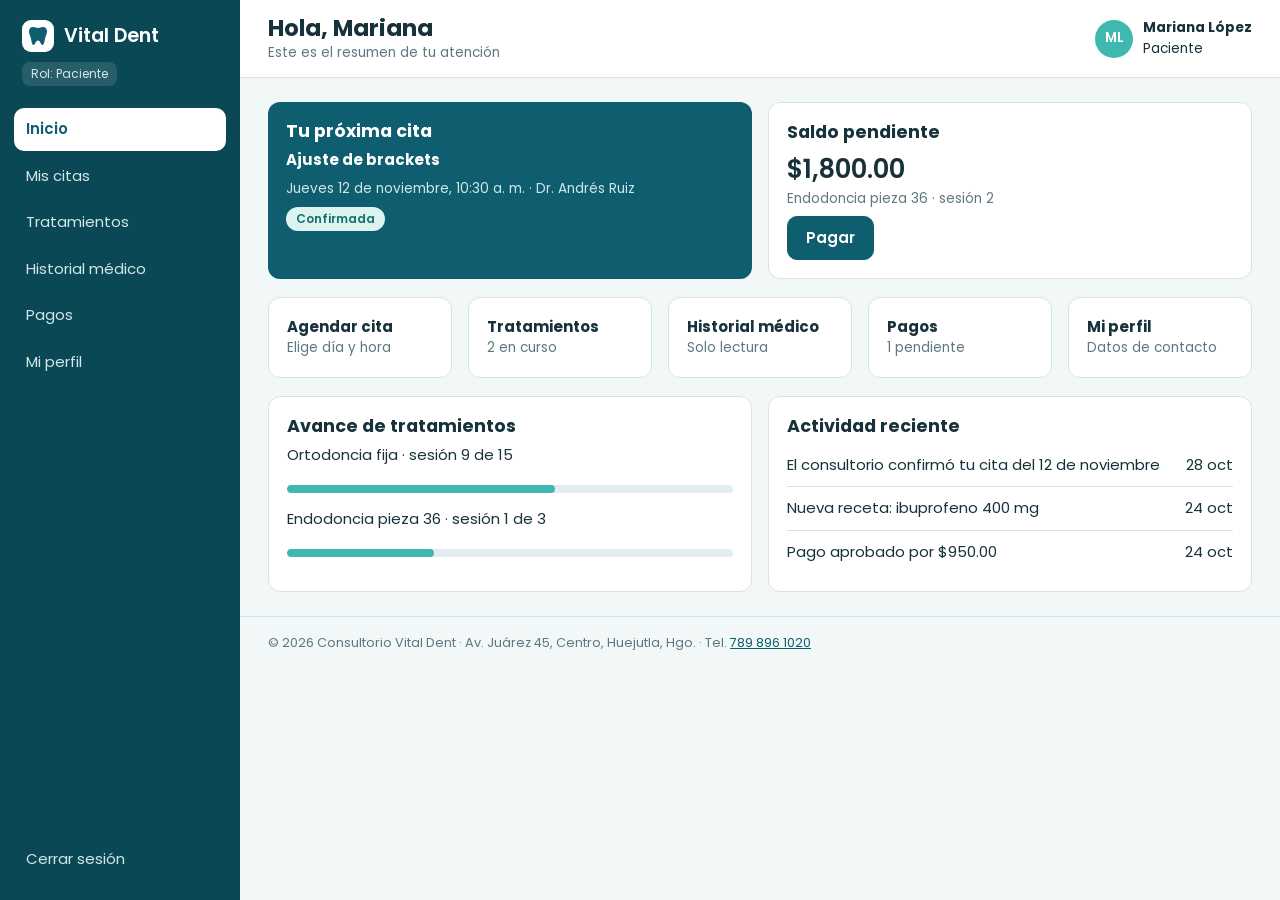
==== index.html @ 35a2dea4 "index.html" ====
<!DOCTYPE html>
<html lang="es-MX">
<head>
  <meta charset="UTF-8">
  <meta http-equiv="refresh" content="0; url=inicio.html">
  <title>Vital Dent</title>
</head>
<body>
  <p>Redirigiendo a <a href="inicio.html">Vital Dent</a>…</p>
</body>
</html>
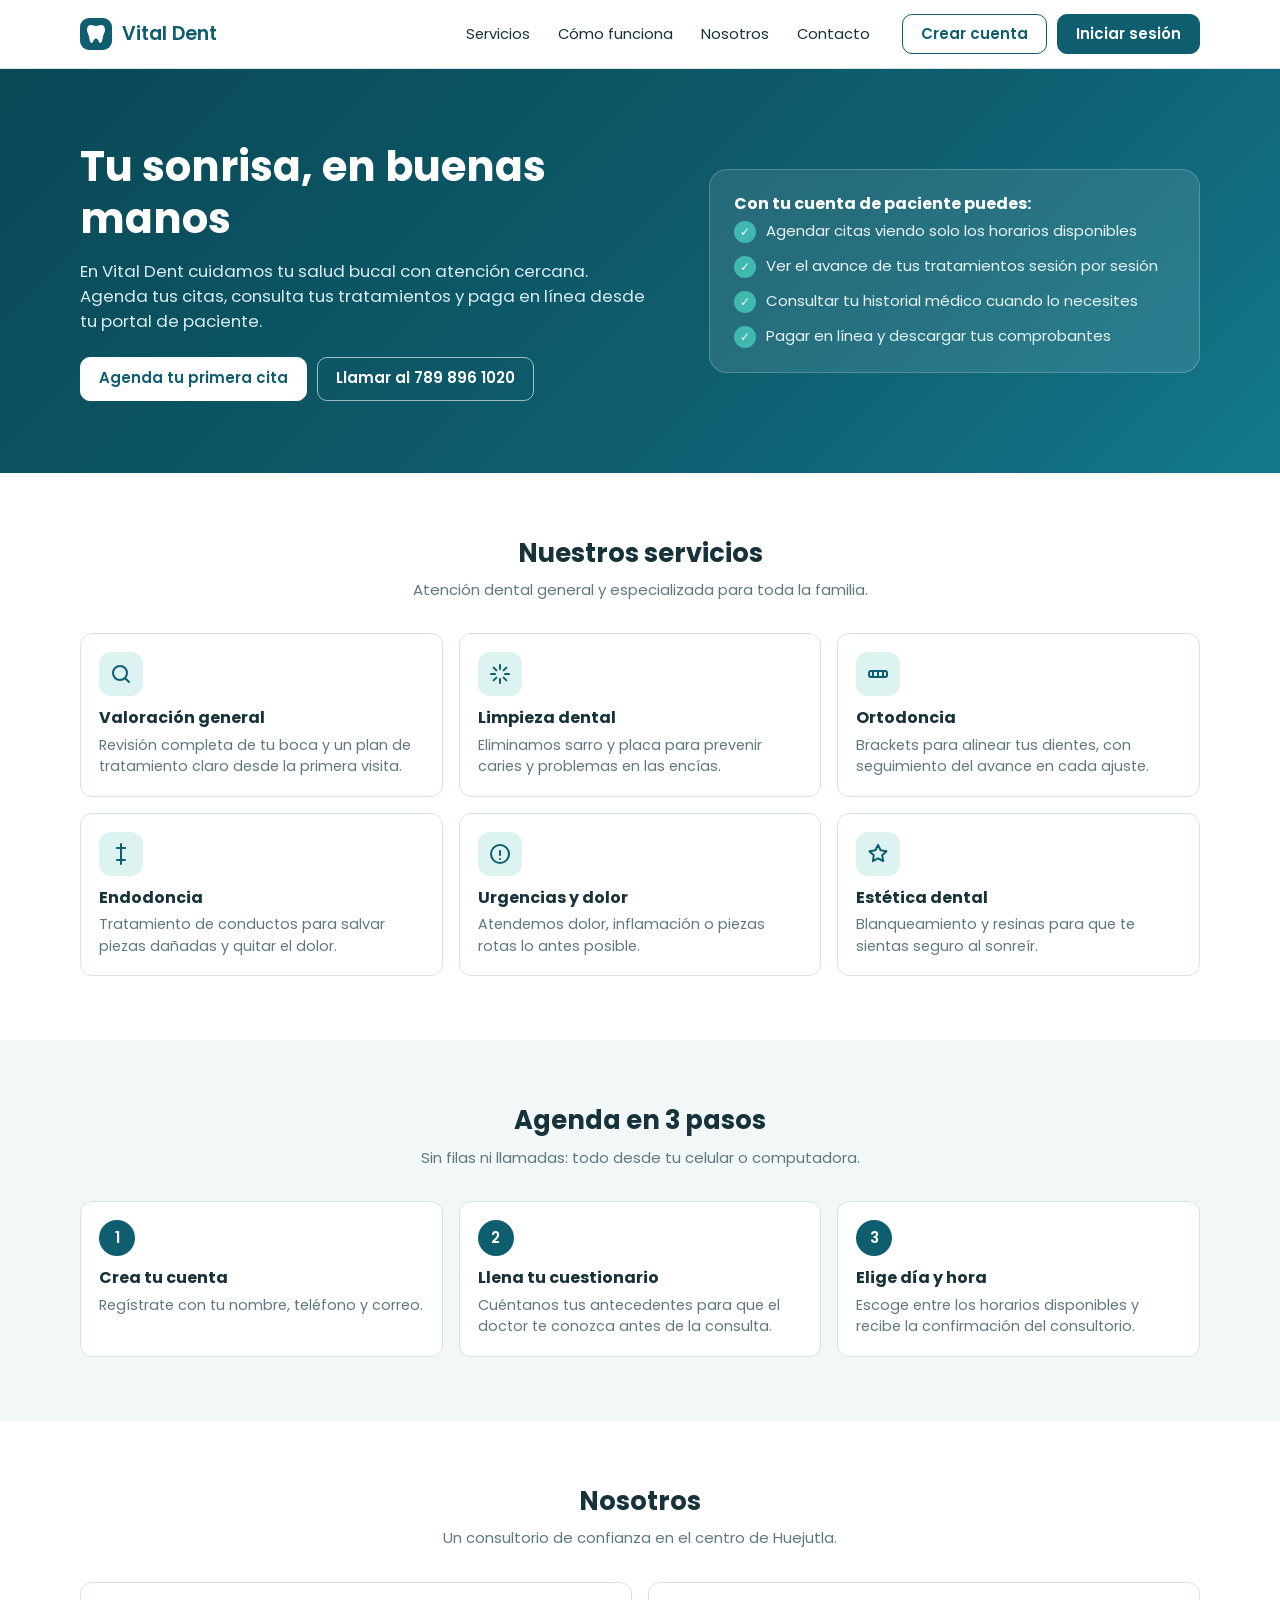
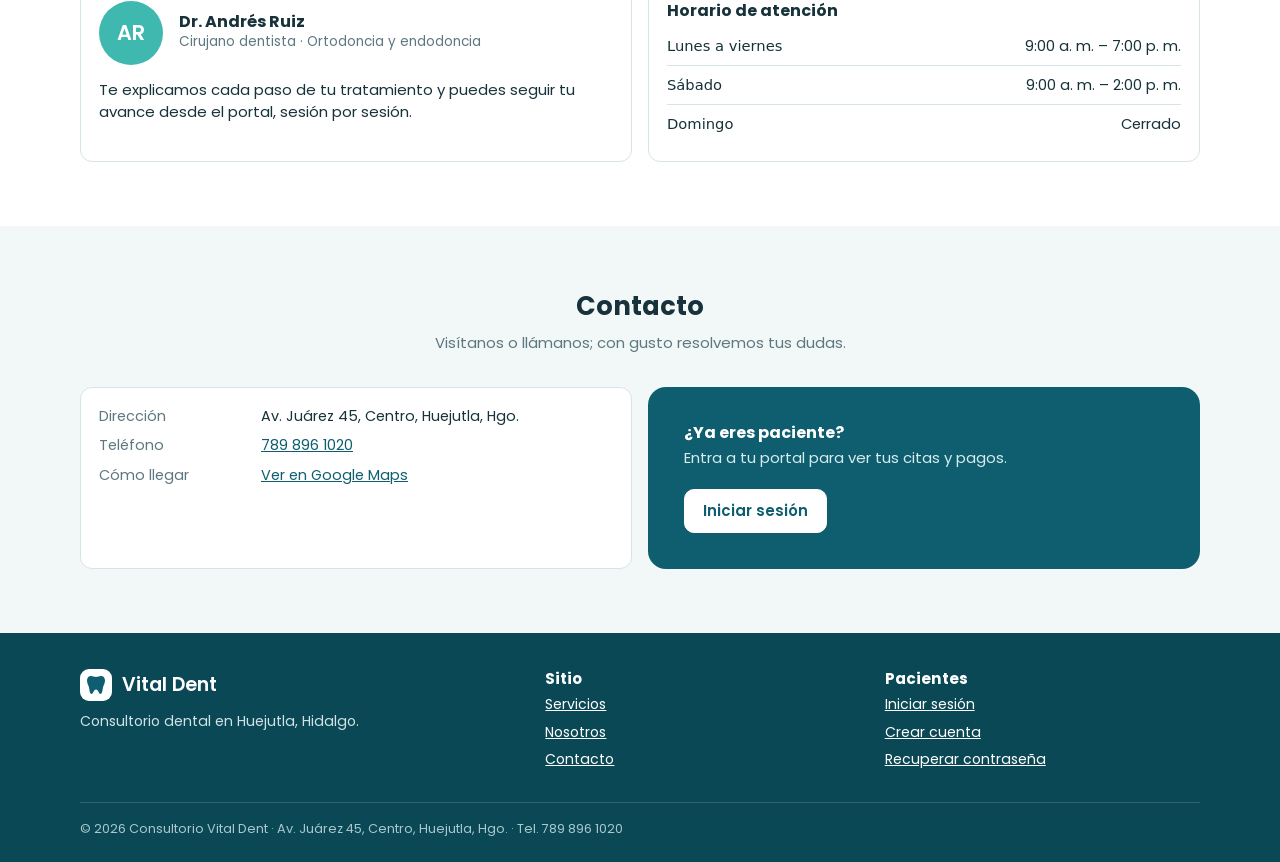
==== commit 796ea827: "Agregar sitio público: página principal, iniciar sesión, registro y recuperar contraseña - index.htm" ====
--- a/index.html
+++ b/index.html
@@ -2,10 +2,215 @@
 <html lang="es-MX">
 <head>
   <meta charset="UTF-8">
-  <meta http-equiv="refresh" content="0; url=inicio.html">
-  <title>Vital Dent</title>
+  <meta name="viewport" content="width=device-width, initial-scale=1">
+  <meta name="description" content="Consultorio dental Vital Dent en Huejutla, Hidalgo: limpieza, ortodoncia, endodoncia y más. Agenda tu cita en línea.">
+  <title>Vital Dent · Consultorio dental en Huejutla</title>
+  <link rel="preconnect" href="https://fonts.googleapis.com">
+  <link rel="preconnect" href="https://fonts.gstatic.com" crossorigin>
+  <link href="https://fonts.googleapis.com/css2?family=Poppins:wght@400;500;600&amp;display=swap" rel="stylesheet">
+  <link rel="stylesheet" href="estilos.css">
 </head>
-<body>
-  <p>Redirigiendo a <a href="inicio.html">Vital Dent</a>…</p>
+<!-- Sitio público: página principal para visitantes (requisitos RF por confirmar) -->
+<body class="publico">
+  <a class="saltar" href="#contenido">Saltar al contenido principal</a>
+
+  <!-- Encabezado público: marca, navegación por secciones y acceso al portal -->
+  <header class="publico-cabecera">
+    <div class="envoltura">
+      <a class="marca" href="index.html"><svg viewBox="0 0 64 64" aria-hidden="true" focusable="false"><rect width="64" height="64" rx="18" fill="#0E5E6F"/><path d="M22 14c-5 0-8 4-8 9 0 6 3 9 4 14 1 6 2 13 5.5 13 3.2 0 3.4-9 8.5-9s5.3 9 8.5 9C44 50 45 43 46 37c1-5 4-8 4-14 0-5-3-9-8-9-4 0-6 2-10 2s-6-2-10-2z" fill="#fff"/></svg><span>Vital Dent</span></a>
+      <nav class="publico-menu" aria-label="Secciones del sitio">
+        <ul>
+          <li><a href="#servicios">Servicios</a></li>
+          <li><a href="#como-funciona">Cómo funciona</a></li>
+          <li><a href="#nosotros">Nosotros</a></li>
+          <li><a href="#contacto">Contacto</a></li>
+        </ul>
+      </nav>
+      <div class="acciones">
+        <a class="boton secundario-btn" href="registro.html">Crear cuenta</a>
+        <a class="boton" href="login.html">Iniciar sesión</a>
+      </div>
+    </div>
+  </header>
+
+  <main id="contenido">
+    <!-- Portada: mensaje principal y llamadas a la acción -->
+    <section class="portada" aria-labelledby="t-portada">
+      <div class="envoltura">
+        <div>
+          <h1 id="t-portada">Tu sonrisa, en buenas manos</h1>
+          <p>En Vital Dent cuidamos tu salud bucal con atención cercana. Agenda tus citas, consulta tus tratamientos y paga en línea desde tu portal de paciente.</p>
+          <div class="acciones">
+            <a class="boton" href="registro.html">Agenda tu primera cita</a>
+            <a class="boton secundario-btn" href="tel:+527898961020">Llamar al 789 896 1020</a>
+          </div>
+        </div>
+        <div class="portada-tarjeta">
+          <h2>Con tu cuenta de paciente puedes:</h2>
+          <ul>
+            <li>Agendar citas viendo solo los horarios disponibles</li>
+            <li>Ver el avance de tus tratamientos sesión por sesión</li>
+            <li>Consultar tu historial médico cuando lo necesites</li>
+            <li>Pagar en línea y descargar tus comprobantes</li>
+          </ul>
+        </div>
+      </div>
+    </section>
+
+    <!-- Servicios del consultorio -->
+    <section class="seccion" id="servicios" aria-labelledby="t-servicios">
+      <div class="envoltura">
+        <div class="seccion-titulo">
+          <h2 id="t-servicios">Nuestros servicios</h2>
+          <p>Atención dental general y especializada para toda la familia.</p>
+        </div>
+        <ul class="rejilla-servicios">
+          <li class="tarjeta servicio">
+            <span class="icono" aria-hidden="true"><svg viewBox="0 0 24 24" fill="none" stroke="currentColor" stroke-width="2" stroke-linecap="round" stroke-linejoin="round"><circle cx="11" cy="11" r="7"/><path d="m20 20-3.5-3.5"/></svg></span>
+            <h3>Valoración general</h3>
+            <p>Revisión completa de tu boca y un plan de tratamiento claro desde la primera visita.</p>
+          </li>
+          <li class="tarjeta servicio">
+            <span class="icono" aria-hidden="true"><svg viewBox="0 0 24 24" fill="none" stroke="currentColor" stroke-width="2" stroke-linecap="round" stroke-linejoin="round"><path d="M12 3v4M12 17v4M3 12h4M17 12h4M5.6 5.6l2.8 2.8M15.6 15.6l2.8 2.8M5.6 18.4l2.8-2.8M15.6 8.4l2.8-2.8"/></svg></span>
+            <h3>Limpieza dental</h3>
+            <p>Eliminamos sarro y placa para prevenir caries y problemas en las encías.</p>
+          </li>
+          <li class="tarjeta servicio">
+            <span class="icono" aria-hidden="true"><svg viewBox="0 0 24 24" fill="none" stroke="currentColor" stroke-width="2" stroke-linecap="round" stroke-linejoin="round"><rect x="3" y="9" width="18" height="6" rx="2"/><path d="M7 9v6M12 9v6M17 9v6"/></svg></span>
+            <h3>Ortodoncia</h3>
+            <p>Brackets para alinear tus dientes, con seguimiento del avance en cada ajuste.</p>
+          </li>
+          <li class="tarjeta servicio">
+            <span class="icono" aria-hidden="true"><svg viewBox="0 0 24 24" fill="none" stroke="currentColor" stroke-width="2" stroke-linecap="round" stroke-linejoin="round"><path d="M12 2v20M8 6h8M8 18h8"/></svg></span>
+            <h3>Endodoncia</h3>
+            <p>Tratamiento de conductos para salvar piezas dañadas y quitar el dolor.</p>
+          </li>
+          <li class="tarjeta servicio">
+            <span class="icono" aria-hidden="true"><svg viewBox="0 0 24 24" fill="none" stroke="currentColor" stroke-width="2" stroke-linecap="round" stroke-linejoin="round"><path d="M12 9v4M12 17h.01"/><circle cx="12" cy="12" r="9"/></svg></span>
+            <h3>Urgencias y dolor</h3>
+            <p>Atendemos dolor, inflamación o piezas rotas lo antes posible.</p>
+          </li>
+          <li class="tarjeta servicio">
+            <span class="icono" aria-hidden="true"><svg viewBox="0 0 24 24" fill="none" stroke="currentColor" stroke-width="2" stroke-linecap="round" stroke-linejoin="round"><path d="M12 3l2.6 5.3 5.9.9-4.3 4.1 1 5.8L12 16.4 6.8 19.1l1-5.8L3.5 9.2l5.9-.9z"/></svg></span>
+            <h3>Estética dental</h3>
+            <p>Blanqueamiento y resinas para que te sientas seguro al sonreír.</p>
+          </li>
+        </ul>
+      </div>
+    </section>
+
+    <!-- Cómo funciona el portal para un paciente nuevo -->
+    <section class="seccion alterna" id="como-funciona" aria-labelledby="t-como">
+      <div class="envoltura">
+        <div class="seccion-titulo">
+          <h2 id="t-como">Agenda en 3 pasos</h2>
+          <p>Sin filas ni llamadas: todo desde tu celular o computadora.</p>
+        </div>
+        <ol class="rejilla-pasos">
+          <li class="tarjeta">
+            <h3>Crea tu cuenta</h3>
+            <p>Regístrate con tu nombre, teléfono y correo.</p>
+          </li>
+          <li class="tarjeta">
+            <h3>Llena tu cuestionario</h3>
+            <p>Cuéntanos tus antecedentes para que el doctor te conozca antes de la consulta.</p>
+          </li>
+          <li class="tarjeta">
+            <h3>Elige día y hora</h3>
+            <p>Escoge entre los horarios disponibles y recibe la confirmación del consultorio.</p>
+          </li>
+        </ol>
+      </div>
+    </section>
+
+    <!-- Equipo y horario -->
+    <section class="seccion" id="nosotros" aria-labelledby="t-nosotros">
+      <div class="envoltura">
+        <div class="seccion-titulo">
+          <h2 id="t-nosotros">Nosotros</h2>
+          <p>Un consultorio de confianza en el centro de Huejutla.</p>
+        </div>
+        <div class="rejilla rejilla-2">
+          <article class="tarjeta">
+            <div class="equipo">
+              <span class="avatar" aria-hidden="true">AR</span>
+              <div>
+                <h3 style="margin:0">Dr. Andrés Ruiz</h3>
+                <p class="secundario" style="margin:0">Cirujano dentista · Ortodoncia y endodoncia</p>
+              </div>
+            </div>
+            <p style="margin-top:14px">Te explicamos cada paso de tu tratamiento y puedes seguir tu avance desde el portal, sesión por sesión.</p>
+          </article>
+          <article class="tarjeta">
+            <h3>Horario de atención</h3>
+            <table class="horario">
+              <caption class="visualmente-oculto">Horario de atención del consultorio</caption>
+              <tbody>
+                <tr><th scope="row">Lunes a viernes</th><td>9:00 a. m. – 7:00 p. m.</td></tr>
+                <tr><th scope="row">Sábado</th><td>9:00 a. m. – 2:00 p. m.</td></tr>
+                <tr><th scope="row">Domingo</th><td>Cerrado</td></tr>
+              </tbody>
+            </table>
+          </article>
+        </div>
+      </div>
+    </section>
+
+    <!-- Contacto y ubicación -->
+    <section class="seccion alterna" id="contacto" aria-labelledby="t-contacto">
+      <div class="envoltura">
+        <div class="seccion-titulo">
+          <h2 id="t-contacto">Contacto</h2>
+          <p>Visítanos o llámanos; con gusto resolvemos tus dudas.</p>
+        </div>
+        <div class="rejilla rejilla-2">
+          <div class="tarjeta">
+            <dl class="datos">
+              <dt>Dirección</dt>
+              <dd>Av. Juárez 45, Centro, Huejutla, Hgo.</dd>
+              <dt>Teléfono</dt>
+              <dd><a href="tel:+527898961020">789 896 1020</a></dd>
+              <dt>Cómo llegar</dt>
+              <dd><a href="https://www.google.com/maps/search/?api=1&amp;query=Av.+Ju%C3%A1rez+45+Centro+Huejutla+Hidalgo" target="_blank" rel="noopener">Ver en Google Maps</a></dd>
+            </dl>
+          </div>
+          <div class="llamado">
+            <div>
+              <h3 style="margin:0 0 4px">¿Ya eres paciente?</h3>
+              <p>Entra a tu portal para ver tus citas y pagos.</p>
+            </div>
+            <a class="boton" href="login.html">Iniciar sesión</a>
+          </div>
+        </div>
+      </div>
+    </section>
+  </main>
+
+  <!-- Pie de página público -->
+  <footer class="publico-pie">
+    <div class="envoltura">
+      <div>
+        <a class="marca" href="index.html"><svg viewBox="0 0 64 64" aria-hidden="true" focusable="false"><rect width="64" height="64" rx="18" fill="#fff"/><path d="M22 14c-5 0-8 4-8 9 0 6 3 9 4 14 1 6 2 13 5.5 13 3.2 0 3.4-9 8.5-9s5.3 9 8.5 9C44 50 45 43 46 37c1-5 4-8 4-14 0-5-3-9-8-9-4 0-6 2-10 2s-6-2-10-2z" fill="#0E5E6F"/></svg><span>Vital Dent</span></a>
+        <p>Consultorio dental en Huejutla, Hidalgo.</p>
+      </div>
+      <div>
+        <h2>Sitio</h2>
+        <ul>
+          <li><a href="#servicios">Servicios</a></li>
+          <li><a href="#nosotros">Nosotros</a></li>
+          <li><a href="#contacto">Contacto</a></li>
+        </ul>
+      </div>
+      <div>
+        <h2>Pacientes</h2>
+        <ul>
+          <li><a href="login.html">Iniciar sesión</a></li>
+          <li><a href="registro.html">Crear cuenta</a></li>
+          <li><a href="recuperar.html">Recuperar contraseña</a></li>
+        </ul>
+      </div>
+      <p class="legal">© 2026 Consultorio Vital Dent · Av. Juárez 45, Centro, Huejutla, Hgo. · Tel. 789 896 1020</p>
+    </div>
+  </footer>
 </body>
 </html>
--- a/estilos.css
+++ b/estilos.css
@@ -0,0 +1,273 @@
+/* ==========================================================
+   Vital Dent · Portal del paciente
+   Hoja de estilos compartida por todas las páginas
+   ========================================================== */
+:root {
+  --teal: #0E5E6F;
+  --teal-oscuro: #0A4855;
+  --menta: #3FB8AF;
+  --menta-claro: #DDF3F1;
+  --hielo: #F2F7F8;
+  --tinta: #17323A;
+  --gris: #5E7880;
+  --linea: #D7E4E7;
+  --coral: #D9472B;
+  --coral-claro: #FCE7E2;
+  --ambar: #B7791F;
+  --ambar-claro: #FDF3E1;
+  --radio: 12px;
+  font-family: "Poppins", system-ui, -apple-system, "Segoe UI", sans-serif;
+  color: var(--tinta);
+}
+* { box-sizing: border-box; }
+body { margin: 0; background: var(--hielo); line-height: 1.5; font-size: 15px; }
+h1, h2, h3 { line-height: 1.25; margin: 0 0 .4em; }
+h1 { font-size: 1.45rem; }
+h2 { font-size: 1.1rem; }
+h3 { font-size: 1rem; }
+p { margin: 0 0 .5em; }
+a { color: var(--teal); }
+:focus-visible { outline: 3px solid var(--menta); outline-offset: 2px; }
+.visualmente-oculto { position: absolute; width: 1px; height: 1px; overflow: hidden; clip: rect(0 0 0 0); white-space: nowrap; }
+.saltar { position: absolute; left: -999px; top: 8px; background: #fff; padding: 8px 12px; z-index: 10; }
+.saltar:focus { left: 8px; }
+
+/* ---------- Estructura general ---------- */
+.portal { display: grid; grid-template-columns: 240px 1fr; min-height: 100vh; }
+.lateral { background: var(--teal-oscuro); color: #d3e7ea; padding: 20px 14px; display: flex; flex-direction: column; gap: 6px; }
+.marca { display: flex; align-items: center; gap: 10px; color: #fff; font-weight: 600; font-size: 1.2rem; text-decoration: none; margin: 0 8px 4px; }
+.marca img, .marca svg { width: 32px; height: 32px; }
+.rol { font-size: .75rem; margin: 0 8px 16px; background: rgba(255,255,255,.12); border-radius: 8px; padding: 3px 9px; width: max-content; }
+.menu ul { list-style: none; margin: 0; padding: 0; display: grid; gap: 4px; }
+.menu a { display: block; padding: 10px 12px; border-radius: 10px; color: inherit; text-decoration: none; }
+.menu a:hover { background: rgba(255,255,255,.08); }
+.menu a[aria-current="page"] { background: #fff; color: var(--teal); font-weight: 600; }
+.lateral form { margin-top: auto; }
+.lateral form button { width: 100%; text-align: left; background: none; border: 0; color: inherit; font: inherit; padding: 10px 12px; cursor: pointer; border-radius: 10px; }
+.lateral form button:hover { background: rgba(255,255,255,.08); }
+
+.principal { display: flex; flex-direction: column; min-width: 0; }
+.barra-superior { background: #fff; border-bottom: 1px solid var(--linea); padding: 14px 28px; display: flex; align-items: center; gap: 16px; }
+.barra-superior > div:first-child { flex: 1; }
+.barra-superior h1 { margin: 0; }
+.barra-superior p { margin: 0; color: var(--gris); font-size: .85rem; }
+.usuario { display: flex; align-items: center; gap: 10px; font-size: .85rem; }
+.avatar { width: 38px; height: 38px; border-radius: 50%; background: var(--menta); color: #fff; display: grid; place-items: center; font-weight: 600; }
+.contenido { padding: 24px 28px; display: grid; gap: 18px; }
+.pie { padding: 16px 28px; color: var(--gris); font-size: .8rem; border-top: 1px solid var(--linea); }
+
+/* ---------- Componentes ---------- */
+.tarjeta { background: #fff; border: 1px solid var(--linea); border-radius: var(--radio); padding: 18px; }
+.rejilla { display: grid; gap: 16px; }
+.rejilla-2 { grid-template-columns: 1fr 1fr; }
+.rejilla-lateral { grid-template-columns: 1fr 380px; align-items: start; }
+.rejilla-accesos { grid-template-columns: repeat(5, 1fr); }
+.acceso { display: block; text-decoration: none; color: inherit; }
+.acceso:hover { border-color: var(--menta); }
+.acceso span { display: block; color: var(--gris); font-size: .85rem; }
+.secundario { color: var(--gris); font-size: .85rem; }
+.destacado { background: var(--teal); color: #fff; border: 0; }
+.destacado .secundario { color: #cfe7ea; }
+.monto { font-size: 1.6rem; font-weight: 600; margin: 0; }
+
+.boton { display: inline-flex; align-items: center; justify-content: center; gap: 8px; min-height: 44px; padding: 0 18px; border-radius: 10px; border: 1.5px solid var(--teal); background: var(--teal); color: #fff; font: inherit; font-weight: 600; text-decoration: none; cursor: pointer; }
+.boton:hover { background: var(--teal-oscuro); }
+.boton.secundario-btn { background: #fff; color: var(--teal); }
+.boton.peligro { background: #fff; color: var(--coral); border-color: #f0b7aa; }
+.boton:disabled { background: #B9CBCF; border-color: #B9CBCF; cursor: not-allowed; }
+.acciones { display: flex; justify-content: flex-end; gap: 10px; flex-wrap: wrap; }
+
+.estado { display: inline-block; font-size: .75rem; font-weight: 600; padding: 3px 10px; border-radius: 20px; }
+.estado.ok { background: var(--menta-claro); color: #14716A; }
+.estado.pendiente { background: var(--ambar-claro); color: var(--ambar); }
+.estado.error { background: var(--coral-claro); color: var(--coral); }
+.estado.neutro { background: #E8EEF0; color: var(--gris); }
+
+.aviso { border-radius: 10px; padding: 12px 14px; font-size: .9rem; margin: 0; }
+.aviso.info { background: var(--menta-claro); color: #155f59; }
+.aviso.alerta { background: var(--ambar-claro); color: #7a5114; }
+.aviso.error { background: var(--coral-claro); color: #8f2d18; }
+
+progress { width: 100%; height: 8px; appearance: none; border: 0; border-radius: 8px; background: #E3ECEE; overflow: hidden; }
+progress::-webkit-progress-bar { background: #E3ECEE; }
+progress::-webkit-progress-value { background: var(--menta); border-radius: 8px; }
+progress::-moz-progress-bar { background: var(--menta); border-radius: 8px; }
+
+/* ---------- Formularios ---------- */
+form { display: grid; gap: 14px; }
+fieldset { border: 0; padding: 0; margin: 0; display: grid; gap: 12px; min-width: 0; }
+legend { font-weight: 600; font-size: 1rem; padding: 0; margin-bottom: 4px; }
+.campo { display: grid; gap: 5px; }
+.campo label, .etiqueta { font-size: .85rem; font-weight: 500; }
+.obligatorio { color: var(--coral); }
+input, select, textarea { font: inherit; color: inherit; min-height: 44px; padding: 8px 12px; border: 1.5px solid var(--linea); border-radius: 10px; background: #fff; width: 100%; }
+textarea { min-height: 80px; resize: vertical; }
+input:focus, select:focus, textarea:focus { border-color: var(--teal); outline: 3px solid rgba(14,94,111,.15); }
+input[aria-invalid="true"], select[aria-invalid="true"] { border-color: var(--coral); }
+.mensaje-error { color: var(--coral); font-size: .8rem; margin: 0; }
+.ayuda { color: var(--gris); font-size: .8rem; margin: 0; }
+.opciones { display: flex; flex-wrap: wrap; gap: 8px; }
+.opcion { display: flex; align-items: center; gap: 8px; border: 1.5px solid var(--linea); border-radius: 10px; padding: 10px 12px; cursor: pointer; }
+.opcion input { width: auto; min-height: 0; accent-color: var(--teal); }
+.horarios { display: grid; grid-template-columns: repeat(4, 1fr); gap: 6px; }
+.horarios label { position: relative; text-align: center; border: 1.5px solid var(--linea); border-radius: 8px; padding: 8px 0; cursor: pointer; font-size: .9rem; }
+.horarios input { position: absolute; inset: 0; opacity: 0; margin: 0; cursor: inherit; }
+.horarios input:checked + span { font-weight: 600; }
+.horarios label:has(input:checked) { background: var(--teal); border-color: var(--teal); color: #fff; }
+.horarios label:has(input:disabled) { background: #EEF2F3; color: #A9BABE; text-decoration: line-through; border-style: dashed; cursor: not-allowed; }
+.horarios label:has(input:focus-visible) { outline: 3px solid var(--menta); }
+
+/* ---------- Tablas ---------- */
+.tabla-contenedor { overflow-x: auto; background: #fff; border: 1px solid var(--linea); border-radius: var(--radio); }
+table { width: 100%; border-collapse: collapse; font-size: .9rem; }
+caption { text-align: left; font-weight: 600; padding: 14px 14px 6px; }
+th { text-align: left; font-size: .78rem; color: var(--gris); font-weight: 500; background: #F7FAFB; padding: 10px 14px; border-bottom: 1px solid var(--linea); }
+td { padding: 11px 14px; border-bottom: 1px solid var(--linea); }
+tbody tr:last-child td { border-bottom: 0; }
+
+/* ---------- Pestañas, línea de tiempo, listas ---------- */
+.pestanas { display: flex; gap: 4px; border-bottom: 1px solid var(--linea); list-style: none; margin: 0; padding: 0; }
+.pestanas a { display: block; padding: 9px 16px; text-decoration: none; color: var(--gris); }
+.pestanas a[aria-current="page"], .pestanas a[aria-current="true"] { color: var(--teal); font-weight: 600; border-bottom: 2.5px solid var(--teal); margin-bottom: -1px; }
+.linea-tiempo { list-style: none; margin: 0; padding: 0; }
+.linea-tiempo li { position: relative; padding: 0 0 16px 26px; }
+.linea-tiempo li::before { content: ""; position: absolute; left: 0; top: 5px; width: 12px; height: 12px; border-radius: 50%; background: var(--menta); }
+.linea-tiempo li::after { content: ""; position: absolute; left: 5px; top: 19px; bottom: 0; width: 2px; background: var(--linea); }
+.linea-tiempo li:last-child::after { display: none; }
+.linea-tiempo li.programada::before { background: #fff; border: 2.5px solid var(--linea); }
+.linea-tiempo .cabecera { display: flex; justify-content: space-between; gap: 10px; font-weight: 600; }
+.lista-simple { list-style: none; margin: 0; padding: 0; }
+.lista-simple li { display: flex; justify-content: space-between; gap: 12px; padding: 10px 0; border-bottom: 1px solid var(--linea); }
+.lista-simple li:last-child { border-bottom: 0; }
+dl.datos { display: grid; grid-template-columns: 150px 1fr; gap: 8px 12px; margin: 0; font-size: .9rem; }
+dl.datos dt { color: var(--gris); }
+dl.datos dd { margin: 0; }
+.pasos { list-style: none; display: flex; gap: 20px; padding: 0; margin: 0; counter-reset: paso; }
+.pasos li { counter-increment: paso; display: flex; align-items: center; gap: 10px; color: var(--gris); }
+.pasos li::before { content: counter(paso); width: 30px; height: 30px; border-radius: 50%; display: grid; place-items: center; background: #E3ECEE; font-weight: 600; }
+.pasos li.hecho::before { content: "✓"; background: var(--menta); color: #fff; }
+.pasos li[aria-current="step"] { color: var(--tinta); font-weight: 600; }
+.pasos li[aria-current="step"]::before { background: var(--teal); color: #fff; }
+
+/* ---------- Página sin menú (cuestionario) ---------- */
+.simple { min-height: 100vh; display: flex; flex-direction: column; }
+.simple > header { background: #fff; border-bottom: 1px solid var(--linea); padding: 14px 40px; display: flex; justify-content: space-between; align-items: center; }
+.simple .marca { color: var(--teal); margin: 0; }
+.simple main { width: min(820px, 100% - 32px); margin: 28px auto; display: grid; gap: 18px; }
+
+/* ---------- Responsivo ---------- */
+@media (max-width: 960px) {
+  .portal { grid-template-columns: 1fr; }
+  .lateral { flex-direction: row; flex-wrap: wrap; align-items: center; }
+  .menu ul { grid-auto-flow: column; overflow-x: auto; }
+  .lateral form { margin: 0 0 0 auto; }
+  .rejilla-2, .rejilla-lateral { grid-template-columns: 1fr; }
+  .rejilla-accesos { grid-template-columns: repeat(2, 1fr); }
+  .usuario span { display: none; }
+}
+@media (prefers-reduced-motion: reduce) { * { transition: none !important; } }
+
+/* Evita que tablas anchas desborden la rejilla y que las fechas se partan */
+.rejilla > * { min-width: 0; }
+td:first-child, td time, td data { white-space: nowrap; }
+.rejilla-izq-340 { grid-template-columns: 340px 1fr; align-items: start; }
+.rejilla-izq-280 { grid-template-columns: 280px 1fr; align-items: start; }
+.portal > *, .lateral > * { min-width: 0; }
+.pasos { flex-wrap: wrap; }
+@media (max-width: 960px) {
+  .rejilla-izq-340, .rejilla-izq-280 { grid-template-columns: 1fr; }
+  .menu { order: 3; width: 100%; overflow-x: auto; }
+  .contenido, .barra-superior, .pie { padding-left: 16px; padding-right: 16px; }
+  dl.datos { grid-template-columns: 1fr; }
+}
+.tabla-contenedor { position: relative; }
+.menu a { white-space: nowrap; }
+
+/* ==========================================================
+   Sitio público (visitantes): index, login, registro, recuperar
+   ========================================================== */
+.publico { background: #fff; }
+.publico-cabecera { position: sticky; top: 0; z-index: 5; background: rgba(255,255,255,.96); border-bottom: 1px solid var(--linea); }
+.publico-cabecera .envoltura { display: flex; align-items: center; gap: 20px; min-height: 68px; }
+.publico-cabecera .marca { color: var(--teal); margin: 0; }
+.publico-menu { margin-left: auto; }
+.publico-menu ul { list-style: none; display: flex; gap: 4px; margin: 0; padding: 0; }
+.publico-menu a { display: block; padding: 8px 12px; border-radius: 8px; color: var(--tinta); text-decoration: none; font-size: .92rem; }
+.publico-menu a:hover { background: var(--hielo); color: var(--teal); }
+.publico-cabecera .boton { min-height: 40px; }
+.envoltura { width: min(1120px, 100% - 32px); margin: 0 auto; }
+
+.portada { background: linear-gradient(135deg, var(--teal-oscuro), var(--teal) 60%, #13788B); color: #fff; padding: 72px 0; }
+.portada .envoltura { display: grid; grid-template-columns: 1.2fr 1fr; gap: 40px; align-items: center; }
+.portada h1 { font-size: clamp(1.8rem, 4vw, 2.6rem); margin-bottom: 14px; }
+.portada p { color: #d6ecef; font-size: 1.05rem; max-width: 34em; }
+.portada .acciones { justify-content: flex-start; margin-top: 22px; }
+.portada .boton { background: #fff; color: var(--teal); border-color: #fff; }
+.portada .boton:hover { background: var(--menta-claro); }
+.portada .boton.secundario-btn { background: transparent; color: #fff; border-color: rgba(255,255,255,.6); }
+.portada .boton.secundario-btn:hover { background: rgba(255,255,255,.1); }
+.portada-tarjeta { background: rgba(255,255,255,.1); border: 1px solid rgba(255,255,255,.2); border-radius: 18px; padding: 24px; }
+.portada-tarjeta h2 { font-size: 1rem; }
+.portada-tarjeta ul { list-style: none; margin: 0; padding: 0; display: grid; gap: 12px; }
+.portada-tarjeta li { display: flex; gap: 10px; align-items: flex-start; color: #e6f4f5; }
+.portada-tarjeta li::before { content: "✓"; flex: none; width: 22px; height: 22px; border-radius: 50%; background: var(--menta); color: #fff; display: grid; place-items: center; font-size: .75rem; font-weight: 600; margin-top: 1px; }
+
+.seccion { padding: 64px 0; }
+.seccion.alterna { background: var(--hielo); }
+.seccion-titulo { text-align: center; max-width: 640px; margin: 0 auto 32px; }
+.seccion-titulo h2 { font-size: 1.6rem; }
+.seccion-titulo p { color: var(--gris); }
+.rejilla-servicios { display: grid; grid-template-columns: repeat(3, 1fr); gap: 16px; list-style: none; margin: 0; padding: 0; }
+.servicio { height: 100%; }
+.servicio .icono { width: 44px; height: 44px; border-radius: 12px; background: var(--menta-claro); color: var(--teal); display: grid; place-items: center; margin-bottom: 12px; }
+.servicio .icono svg { width: 24px; height: 24px; }
+.servicio p { color: var(--gris); font-size: .9rem; margin: 0; }
+.rejilla-pasos { display: grid; grid-template-columns: repeat(3, 1fr); gap: 16px; list-style: none; margin: 0; padding: 0; counter-reset: paso-publico; }
+.rejilla-pasos li { counter-increment: paso-publico; }
+.rejilla-pasos li::before { content: counter(paso-publico); display: grid; place-items: center; width: 36px; height: 36px; border-radius: 50%; background: var(--teal); color: #fff; font-weight: 600; margin-bottom: 12px; }
+.rejilla-pasos p { color: var(--gris); font-size: .9rem; margin: 0; }
+.equipo { display: flex; gap: 16px; align-items: center; }
+.equipo .avatar { width: 64px; height: 64px; font-size: 1.3rem; flex: none; }
+.horario { width: 100%; font-size: .92rem; }
+.horario th, .horario td { background: none; padding: 8px 0; border-bottom: 1px solid var(--linea); font-size: .92rem; color: var(--tinta); }
+.horario th { font-weight: 500; }
+.horario td { text-align: right; }
+.horario tr:last-child th, .horario tr:last-child td { border-bottom: 0; }
+.llamado { background: var(--teal); color: #fff; border-radius: 18px; padding: 36px; display: flex; gap: 20px; align-items: center; justify-content: space-between; flex-wrap: wrap; }
+.llamado p { color: #d6ecef; margin: 0; }
+.llamado .boton { background: #fff; color: var(--teal); border-color: #fff; }
+
+.publico-pie { background: var(--teal-oscuro); color: #cfe3e6; padding: 36px 0 24px; font-size: .88rem; }
+.publico-pie .envoltura { display: grid; grid-template-columns: 1.4fr 1fr 1fr; gap: 24px; }
+.publico-pie .marca { margin: 0 0 10px; }
+.publico-pie h2 { font-size: .95rem; color: #fff; }
+.publico-pie ul { list-style: none; margin: 0; padding: 0; display: grid; gap: 6px; }
+.publico-pie a { color: #fff; }
+.publico-pie .legal { grid-column: 1 / -1; border-top: 1px solid rgba(255,255,255,.15); padding-top: 16px; margin: 8px 0 0; color: #a9c7cc; font-size: .8rem; }
+
+/* Páginas de acceso (login, registro, recuperar) */
+.acceso-pagina { min-height: 100vh; display: flex; flex-direction: column; background: var(--hielo); }
+.acceso-pagina main { flex: 1; display: grid; place-items: center; padding: 32px 16px; }
+.acceso-caja { width: min(440px, 100%); }
+.acceso-caja.ancha { width: min(620px, 100%); }
+.acceso-caja .tarjeta { padding: 28px; }
+.acceso-caja h1 { margin-bottom: 4px; }
+.acceso-caja .alterno { text-align: center; margin: 16px 0 0; font-size: .9rem; }
+.fila-entre { display: flex; justify-content: space-between; align-items: center; gap: 10px; flex-wrap: wrap; font-size: .88rem; }
+.casilla { display: flex; gap: 8px; align-items: flex-start; font-size: .88rem; }
+.casilla input { width: auto; min-height: 0; margin-top: 4px; accent-color: var(--teal); }
+.boton.bloque { width: 100%; }
+.demo { font-size: .78rem; color: var(--gris); text-align: center; margin-top: 12px; }
+
+@media (max-width: 960px) {
+  .portada .envoltura, .publico-pie .envoltura { grid-template-columns: 1fr; }
+  .rejilla-servicios, .rejilla-pasos { grid-template-columns: 1fr 1fr; }
+  .publico-menu { display: none; }
+  .publico-cabecera .acciones { margin-left: auto; }
+}
+@media (max-width: 600px) {
+  .rejilla-servicios, .rejilla-pasos { grid-template-columns: 1fr; }
+  .portada { padding: 48px 0; }
+  .seccion { padding: 44px 0; }
+  .publico-cabecera .boton.secundario-btn { display: none; }
+}
